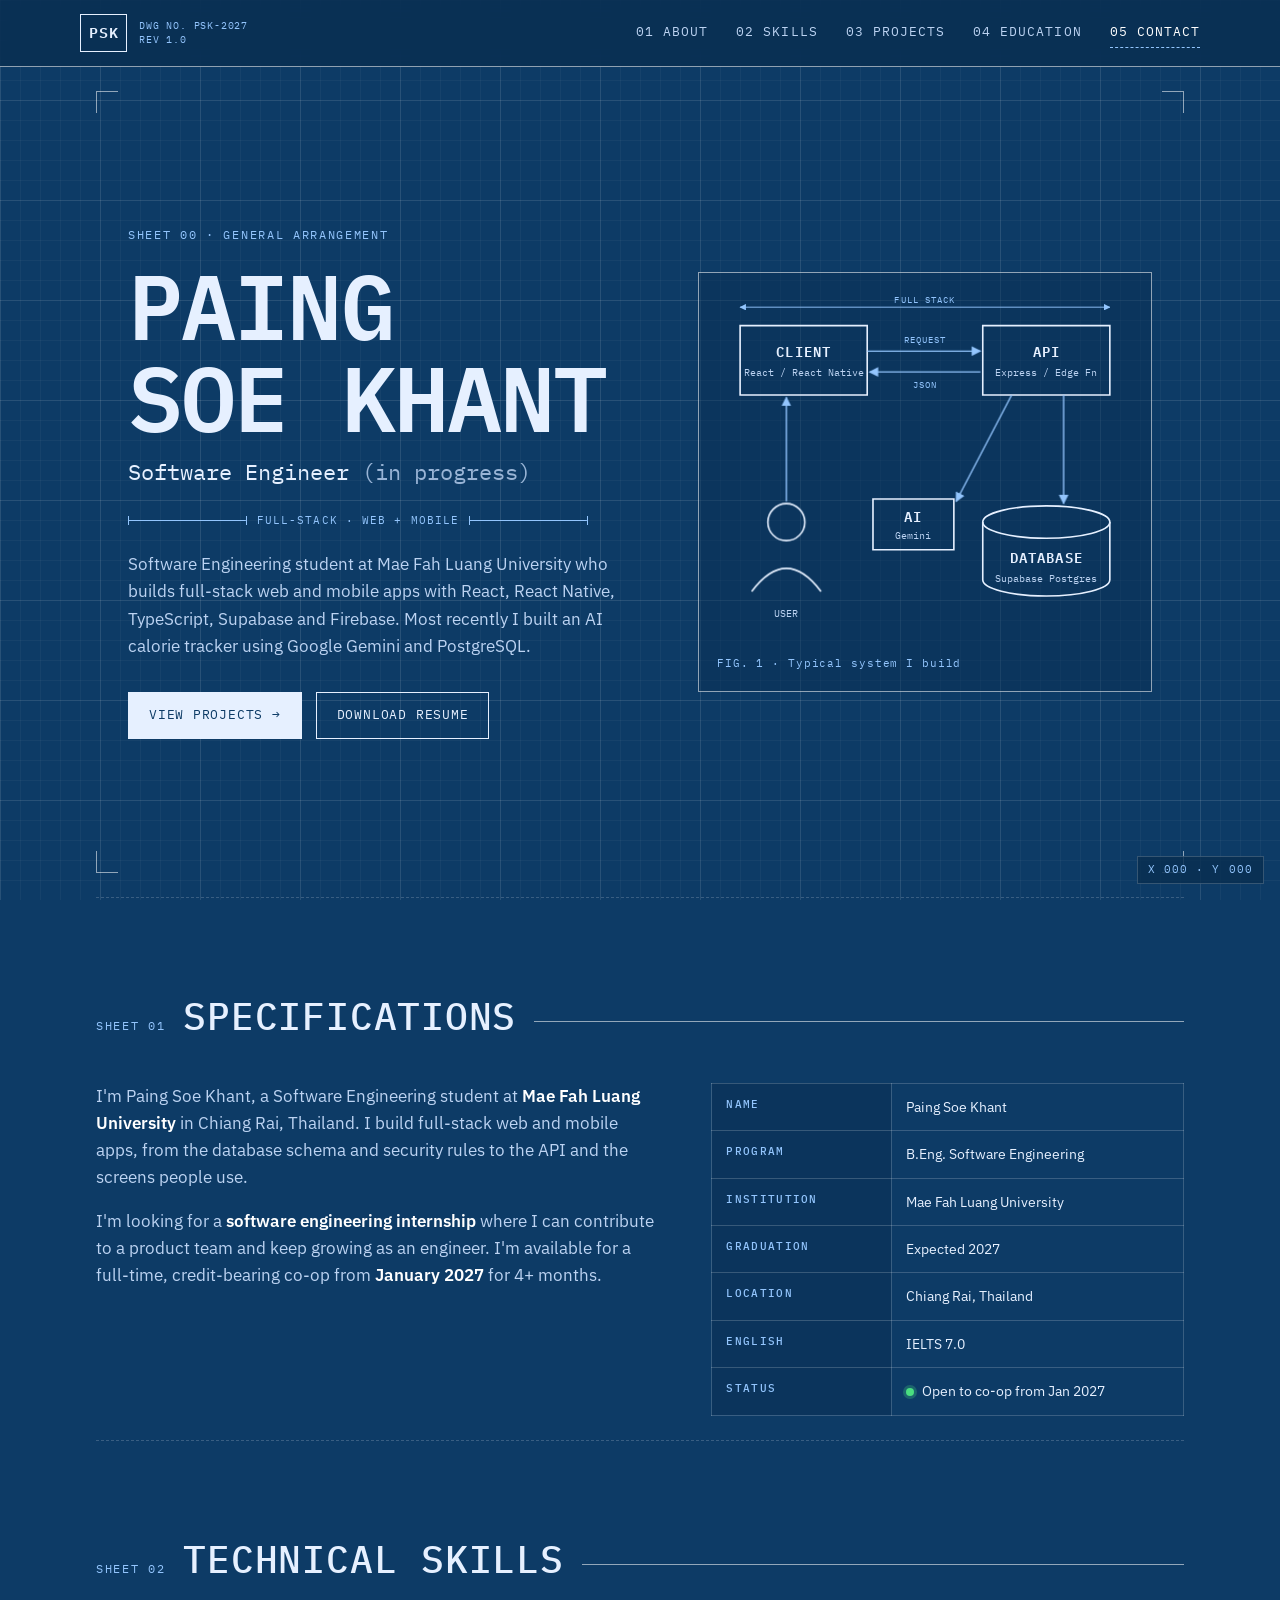
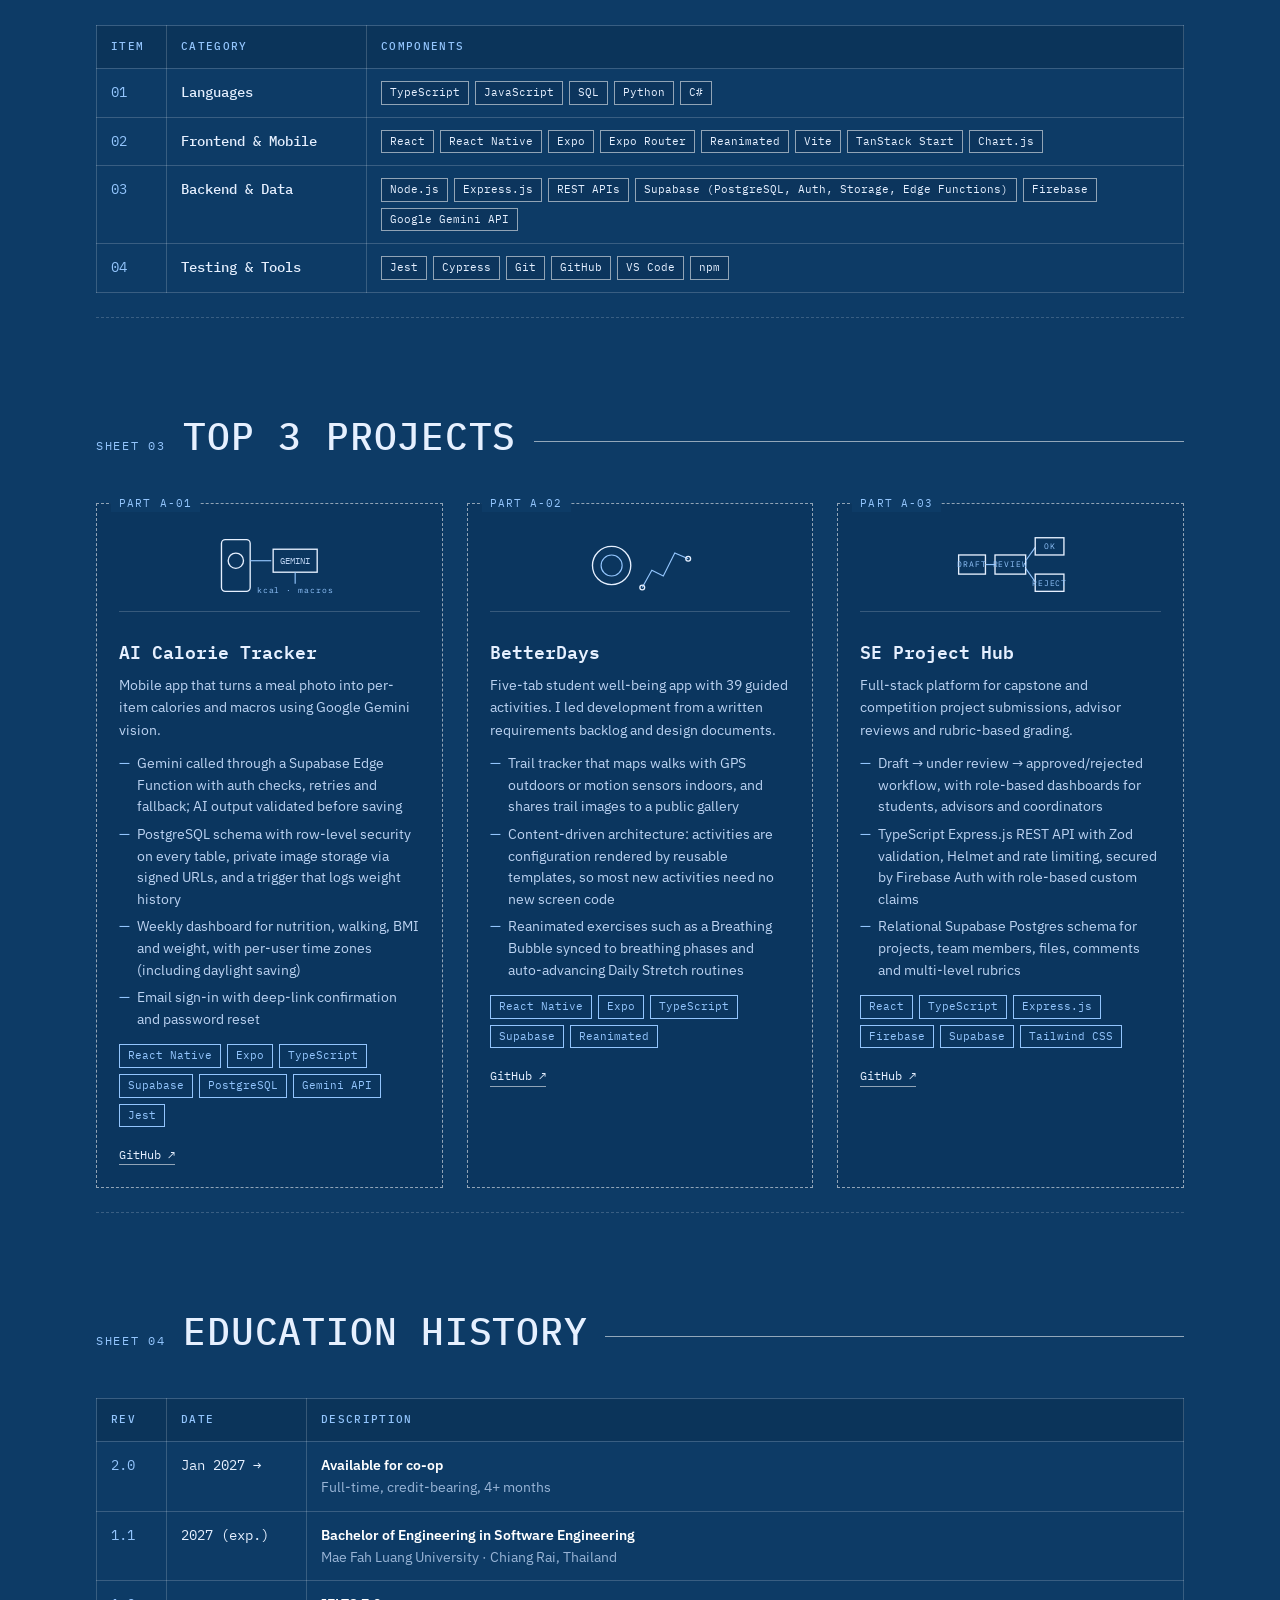
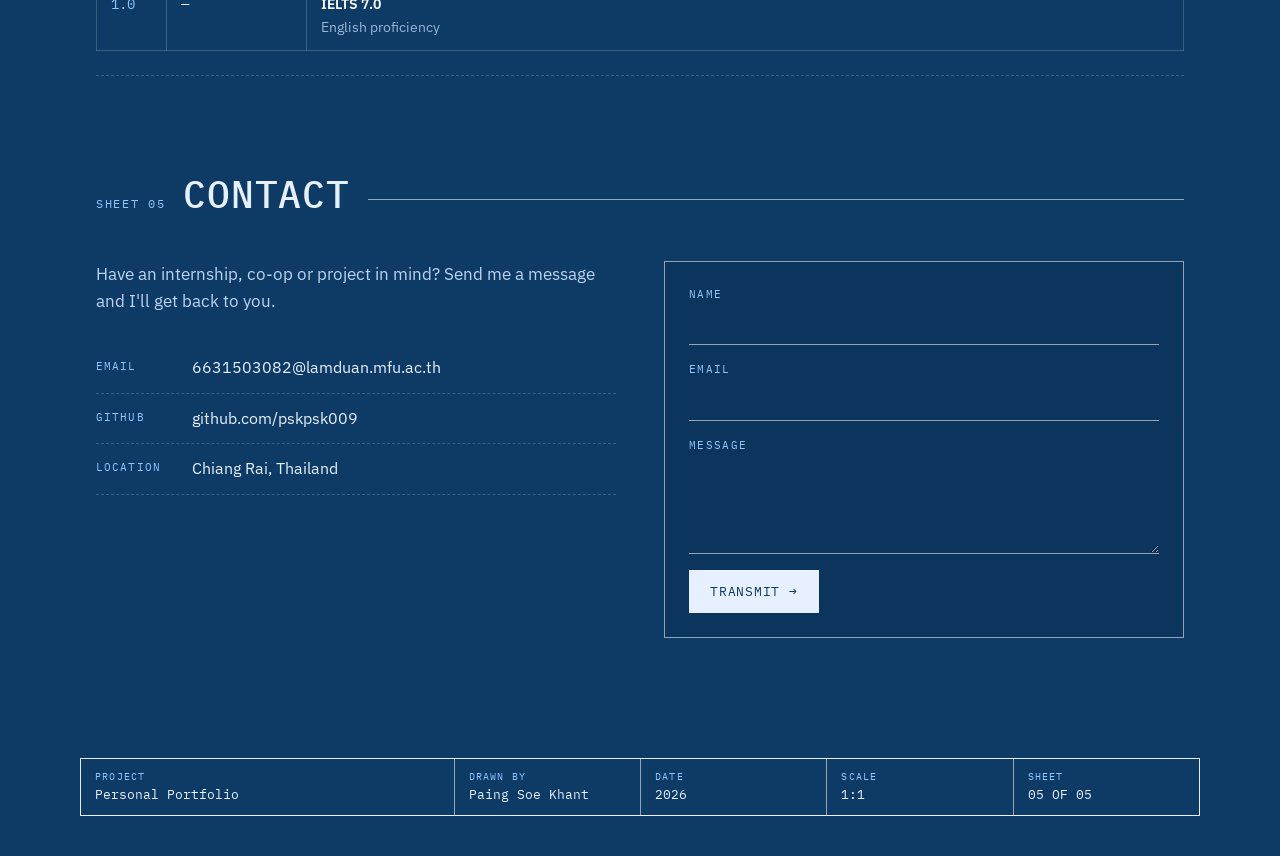
==== index.html @ b493df56 "Initial portfolio" ====
<!doctype html>
<html lang="en">
  <head>
    <meta charset="utf-8" />
    <meta name="viewport" content="width=device-width, initial-scale=1" />
    <title>Paing Soe Khant · Software Engineering Student</title>
    <meta
      name="description"
      content="Portfolio of Paing Soe Khant, Software Engineering student at Mae Fah Luang University building full-stack web and mobile apps."
    />
    <link rel="preconnect" href="https://fonts.googleapis.com" />
    <link rel="preconnect" href="https://fonts.gstatic.com" crossorigin />
    <link
      href="https://fonts.googleapis.com/css2?family=IBM+Plex+Mono:wght@400;500;600&family=IBM+Plex+Sans:wght@400;500;600;700&display=swap"
      rel="stylesheet"
    />
    <link rel="stylesheet" href="styles.css" />
  </head>
  <body>
    <!-- ============ HEADER ============ -->
    <header class="topbar">
      <a href="#top" class="logo">
        <span class="logo-box">PSK</span>
        <span class="logo-meta">DWG NO. PSK-2027<br />REV 1.0</span>
      </a>
      <button class="menu-btn" aria-label="Toggle menu" aria-expanded="false">
        <span></span><span></span><span></span>
      </button>
      <nav class="nav">
        <a href="#about">01 About</a>
        <a href="#skills">02 Skills</a>
        <a href="#projects">03 Projects</a>
        <a href="#education">04 Education</a>
        <a href="#contact">05 Contact</a>
      </nav>
    </header>

    <main id="top">
      <!-- ============ HERO ============ -->
      <section class="hero sheet">
        <span class="reg tl"></span><span class="reg tr"></span
        ><span class="reg bl"></span><span class="reg br"></span>
        <div class="hero-text">
          <p class="sheet-label">SHEET 00 · GENERAL ARRANGEMENT</p>
          <h1>PAING<br />SOE KHANT</h1>
          <p class="role">
            Software Engineer <span class="muted">(in progress)</span>
          </p>
          <div class="dim"><span>FULL-STACK · WEB + MOBILE</span></div>
          <p class="lead">
            Software Engineering student at Mae Fah Luang University who builds
            full-stack web and mobile apps with React, React Native, TypeScript,
            Supabase and Firebase. Most recently I built an AI calorie tracker
            using Google Gemini and PostgreSQL.
          </p>
          <div class="actions">
            <a href="#projects" class="btn btn-solid">View Projects →</a>
            <a href="PaingSoeKhantResume.pdf" class="btn" download
              >Download Resume</a
            >
          </div>
        </div>

        <!-- System diagram -->
        <figure class="hero-fig" aria-label="System architecture sketch">
          <svg viewBox="0 0 360 300" class="schematic">
            <defs>
              <marker
                id="arrow"
                viewBox="0 0 10 10"
                refX="9"
                refY="5"
                markerWidth="7"
                markerHeight="7"
                orient="auto-start-reverse"
              >
                <path d="M0,0 L10,5 L0,10 z" fill="currentColor" />
              </marker>
            </defs>
            <!-- client -->
            <rect x="20" y="30" width="110" height="60" class="draw" />
            <text x="75" y="57" class="t-main">CLIENT</text>
            <text x="75" y="74" class="t-sub">React / React Native</text>
            <!-- api -->
            <rect x="230" y="30" width="110" height="60" class="draw" />
            <text x="285" y="57" class="t-main">API</text>
            <text x="285" y="74" class="t-sub">Express / Edge Fn</text>
            <!-- db -->
            <ellipse cx="285" cy="200" rx="55" ry="14" class="draw" />
            <path d="M230 200 V250 A55 14 0 0 0 340 250 V200" class="draw" />
            <text x="285" y="235" class="t-main">DATABASE</text>
            <text x="285" y="252" class="t-sub">Supabase Postgres</text>
            <!-- ai -->
            <rect x="135" y="180" width="70" height="44" class="draw" />
            <text x="170" y="200" class="t-main">AI</text>
            <text x="170" y="215" class="t-sub">Gemini</text>
            <!-- user -->
            <circle cx="60" cy="200" r="16" class="draw" />
            <path d="M30 260 Q60 220 90 260" class="draw" />
            <text x="60" y="282" class="t-sub">USER</text>
            <!-- links -->
            <line
              x1="130"
              y1="52"
              x2="228"
              y2="52"
              class="link"
              marker-end="url(#arrow)"
            />
            <line
              x1="228"
              y1="70"
              x2="132"
              y2="70"
              class="link dashed"
              marker-end="url(#arrow)"
            />
            <line
              x1="300"
              y1="90"
              x2="300"
              y2="184"
              class="link"
              marker-end="url(#arrow)"
            />
            <line
              x1="255"
              y1="90"
              x2="207"
              y2="182"
              class="link dashed"
              marker-end="url(#arrow)"
            />
            <line
              x1="60"
              y1="182"
              x2="60"
              y2="92"
              class="link"
              marker-end="url(#arrow)"
            />
            <text x="180" y="45" class="t-note">REQUEST</text>
            <text x="180" y="84" class="t-note">JSON</text>
            <!-- dimension -->
            <line
              x1="20"
              y1="14"
              x2="340"
              y2="14"
              class="dimline"
              marker-start="url(#arrow)"
              marker-end="url(#arrow)"
            />
            <text x="180" y="10" class="t-note">FULL STACK</text>
          </svg>
          <figcaption>FIG. 1 · Typical system I build</figcaption>
        </figure>
      </section>

      <!-- ============ ABOUT ============ -->
      <section id="about" class="sheet reveal">
        <header class="sheet-head">
          <p class="sheet-label">SHEET 01</p>
          <h2>Specifications</h2>
        </header>
        <div class="about-grid">
          <div class="about-text">
            <p>
              I'm Paing Soe Khant, a Software Engineering student at
              <b>Mae Fah Luang University</b> in Chiang Rai, Thailand. I build
              full-stack web and mobile apps, from the database schema and
              security rules to the API and the screens people use.
            </p>
            <p>
              I'm looking for a <b>software engineering internship</b> where I
              can contribute to a product team and keep growing as an engineer.
              I'm available for a full-time, credit-bearing co-op from
              <b>January 2027</b> for 4+ months.
            </p>
          </div>
          <table class="spec">
            <tbody>
              <tr>
                <th>NAME</th>
                <td>Paing Soe Khant</td>
              </tr>
              <tr>
                <th>PROGRAM</th>
                <td>B.Eng. Software Engineering</td>
              </tr>
              <tr>
                <th>INSTITUTION</th>
                <td>Mae Fah Luang University</td>
              </tr>
              <tr>
                <th>GRADUATION</th>
                <td>Expected 2027</td>
              </tr>
              <tr>
                <th>LOCATION</th>
                <td>Chiang Rai, Thailand</td>
              </tr>
              <tr>
                <th>ENGLISH</th>
                <td>IELTS 7.0</td>
              </tr>
              <tr>
                <th>STATUS</th>
                <td>
                  <span class="status-dot"></span>Open to co-op from Jan 2027
                </td>
              </tr>
            </tbody>
          </table>
        </div>
      </section>

      <!-- ============ SKILLS ============ -->
      <section id="skills" class="sheet reveal">
        <header class="sheet-head">
          <p class="sheet-label">SHEET 02</p>
          <h2>Technical skills</h2>
        </header>
        <div class="table-wrap">
          <table class="bom">
            <thead>
              <tr>
                <th>ITEM</th>
                <th>CATEGORY</th>
                <th>COMPONENTS</th>
              </tr>
            </thead>
            <tbody>
              <tr>
                <td>01</td>
                <td>Languages</td>
                <td>
                  <ul class="tags">
                    <li>TypeScript</li>
                    <li>JavaScript</li>
                    <li>SQL</li>
                    <li>Python</li>
                    <li>C#</li>
                  </ul>
                </td>
              </tr>
              <tr>
                <td>02</td>
                <td>Frontend &amp; Mobile</td>
                <td>
                  <ul class="tags">
                    <li>React</li>
                    <li>React Native</li>
                    <li>Expo</li>
                    <li>Expo Router</li>
                    <li>Reanimated</li>
                    <li>Vite</li>
                    <li>TanStack Start</li>
                    <li>Chart.js</li>
                  </ul>
                </td>
              </tr>
              <tr>
                <td>03</td>
                <td>Backend &amp; Data</td>
                <td>
                  <ul class="tags">
                    <li>Node.js</li>
                    <li>Express.js</li>
                    <li>REST APIs</li>
                    <li>
                      Supabase (PostgreSQL, Auth, Storage, Edge Functions)
                    </li>
                    <li>Firebase</li>
                    <li>Google Gemini API</li>
                  </ul>
                </td>
              </tr>
              <tr>
                <td>04</td>
                <td>Testing &amp; Tools</td>
                <td>
                  <ul class="tags">
                    <li>Jest</li>
                    <li>Cypress</li>
                    <li>Git</li>
                    <li>GitHub</li>
                    <li>VS Code</li>
                    <li>npm</li>
                  </ul>
                </td>
              </tr>
            </tbody>
          </table>
        </div>
      </section>

      <!-- ============ PROJECTS ============ -->
      <section id="projects" class="sheet reveal">
        <header class="sheet-head">
          <p class="sheet-label">SHEET 03</p>
          <h2>Top 3 projects</h2>
        </header>
        <div class="parts">
          <article class="part" data-ref="PART A-01">
            <svg viewBox="0 0 120 70" class="part-fig">
              <rect x="10" y="8" width="30" height="54" rx="4" class="draw" />
              <circle cx="25" cy="30" r="8" class="draw" />
              <line x1="40" y1="30" x2="62" y2="30" class="link" />
              <rect x="64" y="18" width="46" height="24" class="draw" />
              <text x="87" y="33" class="t-sub">GEMINI</text>
              <line x1="87" y1="42" x2="87" y2="54" class="link" />
              <text x="87" y="64" class="t-note">kcal · macros</text>
            </svg>
            <h3>AI Calorie Tracker</h3>
            <p>
              Mobile app that turns a meal photo into per-item calories and
              macros using Google Gemini vision.
            </p>
            <ul class="points">
              <li>
                Gemini called through a Supabase Edge Function with auth checks,
                retries and fallback; AI output validated before saving
              </li>
              <li>
                PostgreSQL schema with row-level security on every table,
                private image storage via signed URLs, and a trigger that logs
                weight history
              </li>
              <li>
                Weekly dashboard for nutrition, walking, BMI and weight, with
                per-user time zones (including daylight saving)
              </li>
              <li>
                Email sign-in with deep-link confirmation and password reset
              </li>
            </ul>
            <ul class="tags">
              <li>React Native</li>
              <li>Expo</li>
              <li>TypeScript</li>
              <li>Supabase</li>
              <li>PostgreSQL</li>
              <li>Gemini API</li>
              <li>Jest</li>
            </ul>
            <div class="part-links">
              <a
                href="https://github.com/pskpsk009/AiCalorieTracker"
                target="_blank"
                rel="noopener"
                >GitHub ↗</a
              >
            </div>
          </article>

          <article class="part" data-ref="PART A-02">
            <svg viewBox="0 0 120 70" class="part-fig">
              <circle cx="30" cy="35" r="20" class="draw" />
              <circle cx="30" cy="35" r="11" class="link" fill="none" />
              <polyline
                points="62,58 72,40 84,46 96,22 110,28"
                class="link"
                fill="none"
              />
              <circle cx="62" cy="58" r="2.5" class="draw" />
              <circle cx="110" cy="28" r="2.5" class="draw" />
            </svg>
            <h3>BetterDays</h3>
            <p>
              Five-tab student well-being app with 39 guided activities. I led
              development from a written requirements backlog and design
              documents.
            </p>
            <ul class="points">
              <li>
                Trail tracker that maps walks with GPS outdoors or motion
                sensors indoors, and shares trail images to a public gallery
              </li>
              <li>
                Content-driven architecture: activities are configuration
                rendered by reusable templates, so most new activities need no
                new screen code
              </li>
              <li>
                Reanimated exercises such as a Breathing Bubble synced to
                breathing phases and auto-advancing Daily Stretch routines
              </li>
            </ul>
            <ul class="tags">
              <li>React Native</li>
              <li>Expo</li>
              <li>TypeScript</li>
              <li>Supabase</li>
              <li>Reanimated</li>
            </ul>
            <div class="part-links">
              <a
                href="https://github.com/pskpsk009/BetterDays"
                target="_blank"
                rel="noopener"
                >GitHub ↗</a
              >
            </div>
          </article>

          <article class="part" data-ref="PART A-03">
            <svg viewBox="0 0 120 70" class="part-fig">
              <rect x="6" y="24" width="28" height="20" class="draw" />
              <text x="20" y="37" class="t-note">DRAFT</text>
              <line x1="34" y1="34" x2="44" y2="34" class="link" />
              <rect x="44" y="24" width="32" height="20" class="draw" />
              <text x="60" y="37" class="t-note">REVIEW</text>
              <line x1="76" y1="30" x2="86" y2="16" class="link" />
              <line x1="76" y1="38" x2="86" y2="52" class="link" />
              <rect x="86" y="6" width="30" height="18" class="draw" />
              <text x="101" y="18" class="t-note">OK</text>
              <rect x="86" y="44" width="30" height="18" class="draw" />
              <text x="101" y="56" class="t-note">REJECT</text>
            </svg>
            <h3>SE Project Hub</h3>
            <p>
              Full-stack platform for capstone and competition project
              submissions, advisor reviews and rubric-based grading.
            </p>
            <ul class="points">
              <li>
                Draft → under review → approved/rejected workflow, with
                role-based dashboards for students, advisors and coordinators
              </li>
              <li>
                TypeScript Express.js REST API with Zod validation, Helmet and
                rate limiting, secured by Firebase Auth with role-based custom
                claims
              </li>
              <li>
                Relational Supabase Postgres schema for projects, team members,
                files, comments and multi-level rubrics
              </li>
            </ul>
            <ul class="tags">
              <li>React</li>
              <li>TypeScript</li>
              <li>Express.js</li>
              <li>Firebase</li>
              <li>Supabase</li>
              <li>Tailwind CSS</li>
            </ul>
            <div class="part-links">
              <a
                href="https://github.com/SuYeeMonThein/TheFinalSEhub"
                target="_blank"
                rel="noopener"
                >GitHub ↗</a
              >
            </div>
          </article>
        </div>
      </section>

      <!-- ============ EDUCATION ============ -->
      <section id="education" class="sheet reveal">
        <header class="sheet-head">
          <p class="sheet-label">SHEET 04</p>
          <h2>Education History</h2>
        </header>
        <div class="table-wrap">
          <table class="rev">
            <thead>
              <tr>
                <th>REV</th>
                <th>DATE</th>
                <th>DESCRIPTION</th>
              </tr>
            </thead>
            <tbody>
              <tr>
                <td>2.0</td>
                <td>Jan 2027 →</td>
                <td>
                  <b>Available for co-op</b><br /><span class="muted"
                    >Full-time, credit-bearing, 4+ months</span
                  >
                </td>
              </tr>
              <tr>
                <td>1.1</td>
                <td>2027 (exp.)</td>
                <td>
                  <b>Bachelor of Engineering in Software Engineering</b
                  ><br /><span class="muted"
                    >Mae Fah Luang University · Chiang Rai, Thailand</span
                  >
                </td>
              </tr>
              <tr>
                <td>1.0</td>
                <td>—</td>
                <td>
                  <b>IELTS 7.0</b><br /><span class="muted"
                    >English proficiency</span
                  >
                </td>
              </tr>
            </tbody>
          </table>
        </div>
      </section>

      <!-- ============ CONTACT ============ -->
      <section id="contact" class="sheet reveal">
        <header class="sheet-head">
          <p class="sheet-label">SHEET 05</p>
          <h2>Contact</h2>
        </header>
        <div class="contact-grid">
          <div>
            <p class="lead">
              Have an internship, co-op or project in mind? Send me a message
              and I'll get back to you.
            </p>
            <ul class="contact-list">
              <li>
                <span>EMAIL</span
                ><a href="mailto:6631503082@lamduan.mfu.ac.th"
                  >6631503082@lamduan.mfu.ac.th</a
                >
              </li>
              <li>
                <span>GITHUB</span
                ><a
                  href="https://github.com/pskpsk009"
                  target="_blank"
                  rel="noopener"
                  >github.com/pskpsk009</a
                >
              </li>
              <li><span>LOCATION</span>Chiang Rai, Thailand</li>
            </ul>
          </div>
          <form class="contact-form" id="contactForm">
            <label>NAME<input name="name" required /></label>
            <label>EMAIL<input name="email" type="email" required /></label>
            <label
              >MESSAGE<textarea name="message" rows="4" required></textarea>
            </label>
            <button class="btn btn-solid" type="submit">Transmit →</button>
          </form>
        </div>
      </section>
    </main>

    <!-- ============ TITLE BLOCK FOOTER ============ -->
    <footer class="title-block">
      <div><span>PROJECT</span>Personal Portfolio</div>
      <div><span>DRAWN BY</span>Paing Soe Khant</div>
      <div><span>DATE</span><time id="year"></time></div>
      <div><span>SCALE</span>1:1</div>
      <div><span>SHEET</span>05 OF 05</div>
    </footer>

    <div class="coords" aria-hidden="true">
      X <span id="cx">000</span> · Y <span id="cy">000</span>
    </div>

    <script src="script.js"></script>
  </body>
</html>
---- styles.css ----
/* ============ TOKENS ============ */
:root {
  --bg: #0d3b66;
  --bg-deep: #0a2f52;
  --line: rgba(255, 255, 255, 0.55);
  --line-soft: rgba(255, 255, 255, 0.18);
  --ink: #e6f0ff;
  --ink-soft: #bcd3f2;
  --accent: #93c5fd;
  --highlight: #fde68a;
  --mono: 'IBM Plex Mono', ui-monospace, monospace;
  --sans: 'IBM Plex Sans', system-ui, sans-serif;
  --max: 1120px;
}

* { box-sizing: border-box; margin: 0; padding: 0; }
html { scroll-behavior: smooth; scroll-padding-top: 80px; }

body {
  font-family: var(--sans);
  color: var(--ink);
  background-color: var(--bg);
  background-image:
    linear-gradient(rgba(255,255,255,.08) 1px, transparent 1px),
    linear-gradient(90deg, rgba(255,255,255,.08) 1px, transparent 1px),
    linear-gradient(rgba(255,255,255,.035) 1px, transparent 1px),
    linear-gradient(90deg, rgba(255,255,255,.035) 1px, transparent 1px);
  background-size: 100px 100px, 100px 100px, 20px 20px, 20px 20px;
  background-attachment: fixed;
  line-height: 1.6;
  -webkit-font-smoothing: antialiased;
}

a { color: inherit; }
b { color: #fff; font-weight: 600; }
.muted { color: var(--ink-soft); opacity: .8; }

::selection { background: var(--highlight); color: var(--bg); }

/* ============ HEADER ============ */
.topbar {
  position: sticky; top: 0; z-index: 50;
  display: flex; align-items: center; justify-content: space-between;
  padding: 14px max(16px, calc((100vw - var(--max)) / 2));
  background: rgba(10, 47, 82, .88);
  backdrop-filter: blur(8px);
  border-bottom: 1px solid var(--line);
}
.logo { display: flex; align-items: center; gap: 12px; text-decoration: none; }
.logo-box {
  font-family: var(--mono); font-weight: 600; font-size: 15px;
  border: 1.5px solid var(--ink); padding: 6px 8px; letter-spacing: .05em;
}
.logo-meta { font-family: var(--mono); font-size: 10px; line-height: 1.4; color: var(--accent); letter-spacing: .08em; }

.nav { display: flex; gap: 28px; }
.nav a {
  font-family: var(--mono); font-size: 13px; text-decoration: none;
  text-transform: uppercase; letter-spacing: .08em; color: var(--ink-soft);
  padding: 4px 0; border-bottom: 1px dashed transparent; transition: .2s;
}
.nav a:hover, .nav a.active { color: #fff; border-bottom-color: var(--accent); }

.menu-btn { display: none; background: none; border: 1px solid var(--line); padding: 8px; cursor: pointer; }
.menu-btn span { display: block; width: 20px; height: 1.5px; background: var(--ink); margin: 4px 0; transition: .25s; }

/* ============ SHEETS (sections) ============ */
main { max-width: var(--max); margin: 0 auto; padding: 0 16px; }
.sheet { position: relative; padding: 88px 0 24px; }
.sheet + .sheet { border-top: 1px dashed var(--line-soft); }

.sheet-label {
  font-family: var(--mono); font-size: 12px; letter-spacing: .14em; color: var(--accent);
}
.sheet-head { display: flex; align-items: baseline; gap: 18px; margin-bottom: 36px; flex-wrap: wrap; }
.sheet-head h2 {
  font-family: var(--mono); font-weight: 500; font-size: clamp(26px, 4vw, 38px);
  text-transform: uppercase; letter-spacing: .02em;
}
.sheet-head::after { content: ""; flex: 1; min-width: 40px; border-top: 1px solid var(--line); transform: translateY(-8px); }

/* ============ HERO ============ */
.hero {
  min-height: calc(100vh - 70px);
  display: grid; grid-template-columns: 1.15fr 1fr; gap: 48px; align-items: center;
  padding: 64px 32px;
}
.reg { position: absolute; width: 22px; height: 22px; border-color: var(--line); border-style: solid; }
.reg.tl { top: 24px; left: 0; border-width: 1px 0 0 1px; }
.reg.tr { top: 24px; right: 0; border-width: 1px 1px 0 0; }
.reg.bl { bottom: 24px; left: 0; border-width: 0 0 1px 1px; }
.reg.br { bottom: 24px; right: 0; border-width: 0 1px 1px 0; }

.hero h1 {
  font-family: var(--mono); font-weight: 600;
  font-size: clamp(44px, 8vw, 92px); line-height: 1; letter-spacing: -.02em;
  margin-top: 14px;
}
.role { font-family: var(--mono); font-size: clamp(16px, 2.2vw, 22px); margin-top: 12px; }
.dim {
  display: flex; align-items: center; gap: 10px; margin: 22px 0;
  font-family: var(--mono); font-size: 11px; color: var(--accent); letter-spacing: .1em; max-width: 460px;
}
.dim::before, .dim::after { content: ""; flex: 1; height: 9px; border: 1px solid var(--accent); border-width: 0 1px; background: linear-gradient(var(--accent), var(--accent)) center / 100% 1px no-repeat; }
.lead { color: var(--ink-soft); font-size: 17px; max-width: 560px; }

.actions { display: flex; gap: 14px; margin-top: 32px; flex-wrap: wrap; }
.btn {
  display: inline-block; font-family: var(--mono); font-size: 13px; letter-spacing: .06em;
  text-transform: uppercase; text-decoration: none; cursor: pointer;
  padding: 12px 20px; border: 1px solid var(--ink); background: transparent; color: var(--ink);
  transition: .2s;
}
.btn:hover { background: rgba(255,255,255,.08); transform: translate(-2px, -2px); box-shadow: 2px 2px 0 var(--accent); }
.btn-solid { background: var(--ink); color: var(--bg); }
.btn-solid:hover { background: #fff; color: var(--bg); }

.hero-fig { border: 1px solid var(--line); padding: 18px; background: rgba(10, 47, 82, .45); }
.hero-fig figcaption { font-family: var(--mono); font-size: 11px; color: var(--accent); margin-top: 10px; letter-spacing: .08em; }

/* ============ SVG DRAWING ============ */
.schematic, .part-fig { width: 100%; height: auto; color: var(--accent); overflow: visible; }
.draw { fill: none; stroke: var(--ink); stroke-width: 1.4; }
.link { stroke: var(--accent); stroke-width: 1.2; }
.dashed { stroke-dasharray: 4 3; }
.dimline { stroke: var(--accent); stroke-width: .8; }
.t-main, .t-sub, .t-note, .t-code { font-family: var(--mono); text-anchor: middle; }
.t-main { fill: var(--ink); font-size: 12px; font-weight: 600; letter-spacing: .08em; }
.t-sub { fill: var(--ink-soft); font-size: 9px; }
.t-note { fill: var(--accent); font-size: 8px; letter-spacing: .12em; }
.t-code { fill: var(--ink); font-size: 8px; text-anchor: start; }

/* line-drawing animation */
.schematic .draw, .schematic .link {
  stroke-dasharray: 600; stroke-dashoffset: 600;
  animation: plot 2.2s ease forwards;
}
.schematic .link { animation-delay: .9s; }
.schematic .dashed { animation: plot 2.2s ease .9s forwards; }
.schematic text { opacity: 0; animation: fade .6s ease 1.6s forwards; }
@keyframes plot { to { stroke-dashoffset: 0; } }
@keyframes fade { to { opacity: 1; } }

/* ============ ABOUT ============ */
.about-grid { display: grid; grid-template-columns: 1.2fr 1fr; gap: 48px; align-items: start; }
.about-text p { color: var(--ink-soft); font-size: 17px; }
.about-text p + p { margin-top: 16px; }

table { width: 100%; border-collapse: collapse; font-size: 14px; }
.spec, .bom, .rev { border: 1px solid var(--line); }
.spec th, .spec td, .bom th, .bom td, .rev th, .rev td {
  border: 1px solid var(--line-soft); padding: 12px 14px; text-align: left; vertical-align: top;
}
.spec th, .bom thead th, .rev thead th {
  font-family: var(--mono); font-weight: 500; font-size: 11px; letter-spacing: .12em; color: var(--accent);
}
.spec th { width: 38%; background: rgba(10, 47, 82, .5); }
.bom thead, .rev thead { background: rgba(10, 47, 82, .6); }
.bom td:first-child, .rev td:first-child { font-family: var(--mono); color: var(--accent); width: 70px; }
.rev td:nth-child(2) { font-family: var(--mono); white-space: nowrap; width: 140px; }
.bom tbody tr, .rev tbody tr { transition: background .2s; }
.bom tbody tr:hover, .rev tbody tr:hover { background: rgba(255,255,255,.05); }
.table-wrap { overflow-x: auto; }

.status-dot {
  display: inline-block; width: 8px; height: 8px; border-radius: 50%; margin-right: 8px;
  background: #4ade80; box-shadow: 0 0 0 3px rgba(74, 222, 128, .25); animation: pulse 2s infinite;
}
@keyframes pulse { 50% { box-shadow: 0 0 0 6px rgba(74, 222, 128, 0); } }

/* ============ SKILLS ============ */
.bom td:nth-child(2) { font-family: var(--mono); font-weight: 500; white-space: nowrap; width: 200px; }
.bom .tags { margin-top: 0; }
.bom .tags li { color: var(--ink); border-color: var(--line); background: rgba(10, 47, 82, .4); }

/* ============ PROJECTS ============ */
.parts { display: grid; grid-template-columns: repeat(auto-fit, minmax(300px, 1fr)); gap: 32px 24px; }
.points { margin-top: 12px; padding-left: 0; list-style: none; }
.points li { position: relative; padding-left: 18px; font-size: 13.5px; color: var(--ink-soft); margin-top: 6px; }
.points li::before { content: "—"; position: absolute; left: 0; color: var(--accent); }
.part {
  position: relative; border: 1px dashed var(--line); padding: 28px 22px 22px;
  background: rgba(10, 47, 82, .35); transition: .25s;
}
.part::before {
  content: attr(data-ref); position: absolute; top: -9px; left: 14px;
  background: var(--bg); padding: 0 8px; font-family: var(--mono); font-size: 11px; color: var(--accent); letter-spacing: .1em;
}
.part:hover { border-style: solid; border-color: var(--ink); transform: translateY(-4px); background: rgba(10, 47, 82, .6); }
.part-fig { height: 80px; margin-bottom: 18px; border-bottom: 1px solid var(--line-soft); padding-bottom: 12px; }
.part h3 { font-family: var(--mono); font-weight: 600; font-size: 18px; }
.part p { color: var(--ink-soft); font-size: 14px; margin-top: 8px; }
.tags { display: flex; gap: 6px; flex-wrap: wrap; list-style: none; margin-top: 14px; }
.tags li { font-family: var(--mono); font-size: 11px; padding: 2px 8px; border: 1px solid var(--accent); color: var(--accent); }
.part-links { display: flex; gap: 18px; margin-top: 18px; }
.part-links a { font-family: var(--mono); font-size: 12px; text-decoration: none; border-bottom: 1px solid var(--line); }
.part-links a:hover { color: var(--highlight); border-color: var(--highlight); }

/* ============ CONTACT ============ */
.contact-grid { display: grid; grid-template-columns: 1fr 1fr; gap: 48px; }
.contact-list { list-style: none; margin-top: 28px; }
.contact-list li { display: flex; gap: 16px; padding: 12px 0; border-bottom: 1px dashed var(--line-soft); flex-wrap: wrap; }
.contact-list span { font-family: var(--mono); font-size: 11px; color: var(--accent); width: 80px; letter-spacing: .1em; padding-top: 3px; }
.contact-list a { text-decoration: none; word-break: break-all; }
.contact-list a:hover { color: var(--highlight); }

.contact-form { display: grid; gap: 16px; border: 1px solid var(--line); padding: 24px; background: rgba(10, 47, 82, .45); }
.contact-form label { display: grid; gap: 6px; font-family: var(--mono); font-size: 11px; letter-spacing: .12em; color: var(--accent); }
.contact-form input, .contact-form textarea {
  font: 15px var(--sans); color: var(--ink); background: transparent;
  border: 0; border-bottom: 1px solid var(--line); padding: 8px 2px; resize: vertical;
}
.contact-form input:focus, .contact-form textarea:focus { outline: none; border-bottom-color: var(--highlight); }
.contact-form .btn { justify-self: start; }

/* ============ FOOTER TITLE BLOCK ============ */
.title-block {
  max-width: var(--max); margin: 96px auto 40px; display: grid;
  grid-template-columns: 2fr repeat(4, 1fr); border: 1.5px solid var(--ink);
  font-family: var(--mono); font-size: 13px;
  width: calc(100% - 32px);
}
.title-block div { padding: 10px 14px; border-left: 1px solid var(--line); }
.title-block div:first-child { border-left: 0; }
.title-block span { display: block; font-size: 10px; color: var(--accent); letter-spacing: .12em; }

/* ============ COORDS READOUT ============ */
.coords {
  position: fixed; right: 16px; bottom: 16px; z-index: 40;
  font-family: var(--mono); font-size: 11px; color: var(--accent); letter-spacing: .1em;
  border: 1px solid var(--line-soft); padding: 4px 10px; background: rgba(10, 47, 82, .85);
  pointer-events: none;
}

/* ============ REVEAL ============ */
.reveal { opacity: 0; transform: translateY(24px); transition: opacity .7s ease, transform .7s ease; }
.reveal.in { opacity: 1; transform: none; }

@media (prefers-reduced-motion: reduce) {
  html { scroll-behavior: auto; }
  .reveal { opacity: 1; transform: none; transition: none; }
  .schematic .draw, .schematic .link, .schematic text { animation: none; stroke-dashoffset: 0; opacity: 1; }
}

/* ============ RESPONSIVE ============ */
@media (max-width: 860px) {
  .hero { grid-template-columns: 1fr; padding: 56px 16px; min-height: auto; }
  .about-grid, .contact-grid { grid-template-columns: 1fr; gap: 32px; }
  .title-block { grid-template-columns: 1fr 1fr; }
  .title-block div { border-left: 0; border-top: 1px solid var(--line); }
  .title-block div:first-child { grid-column: 1 / -1; border-top: 0; }
  .coords { display: none; }

  .menu-btn { display: block; }
  .nav {
    position: absolute; top: 100%; left: 0; right: 0; flex-direction: column; gap: 0;
    background: var(--bg-deep); border-bottom: 1px solid var(--line);
    max-height: 0; overflow: hidden; transition: max-height .3s ease;
  }
  .nav.open { max-height: 320px; }
  .nav a { padding: 14px 16px; border-bottom: 1px dashed var(--line-soft); }
  .menu-btn[aria-expanded="true"] span:nth-child(1) { transform: translateY(5.5px) rotate(45deg); }
  .menu-btn[aria-expanded="true"] span:nth-child(2) { opacity: 0; }
  .menu-btn[aria-expanded="true"] span:nth-child(3) { transform: translateY(-5.5px) rotate(-45deg); }
}
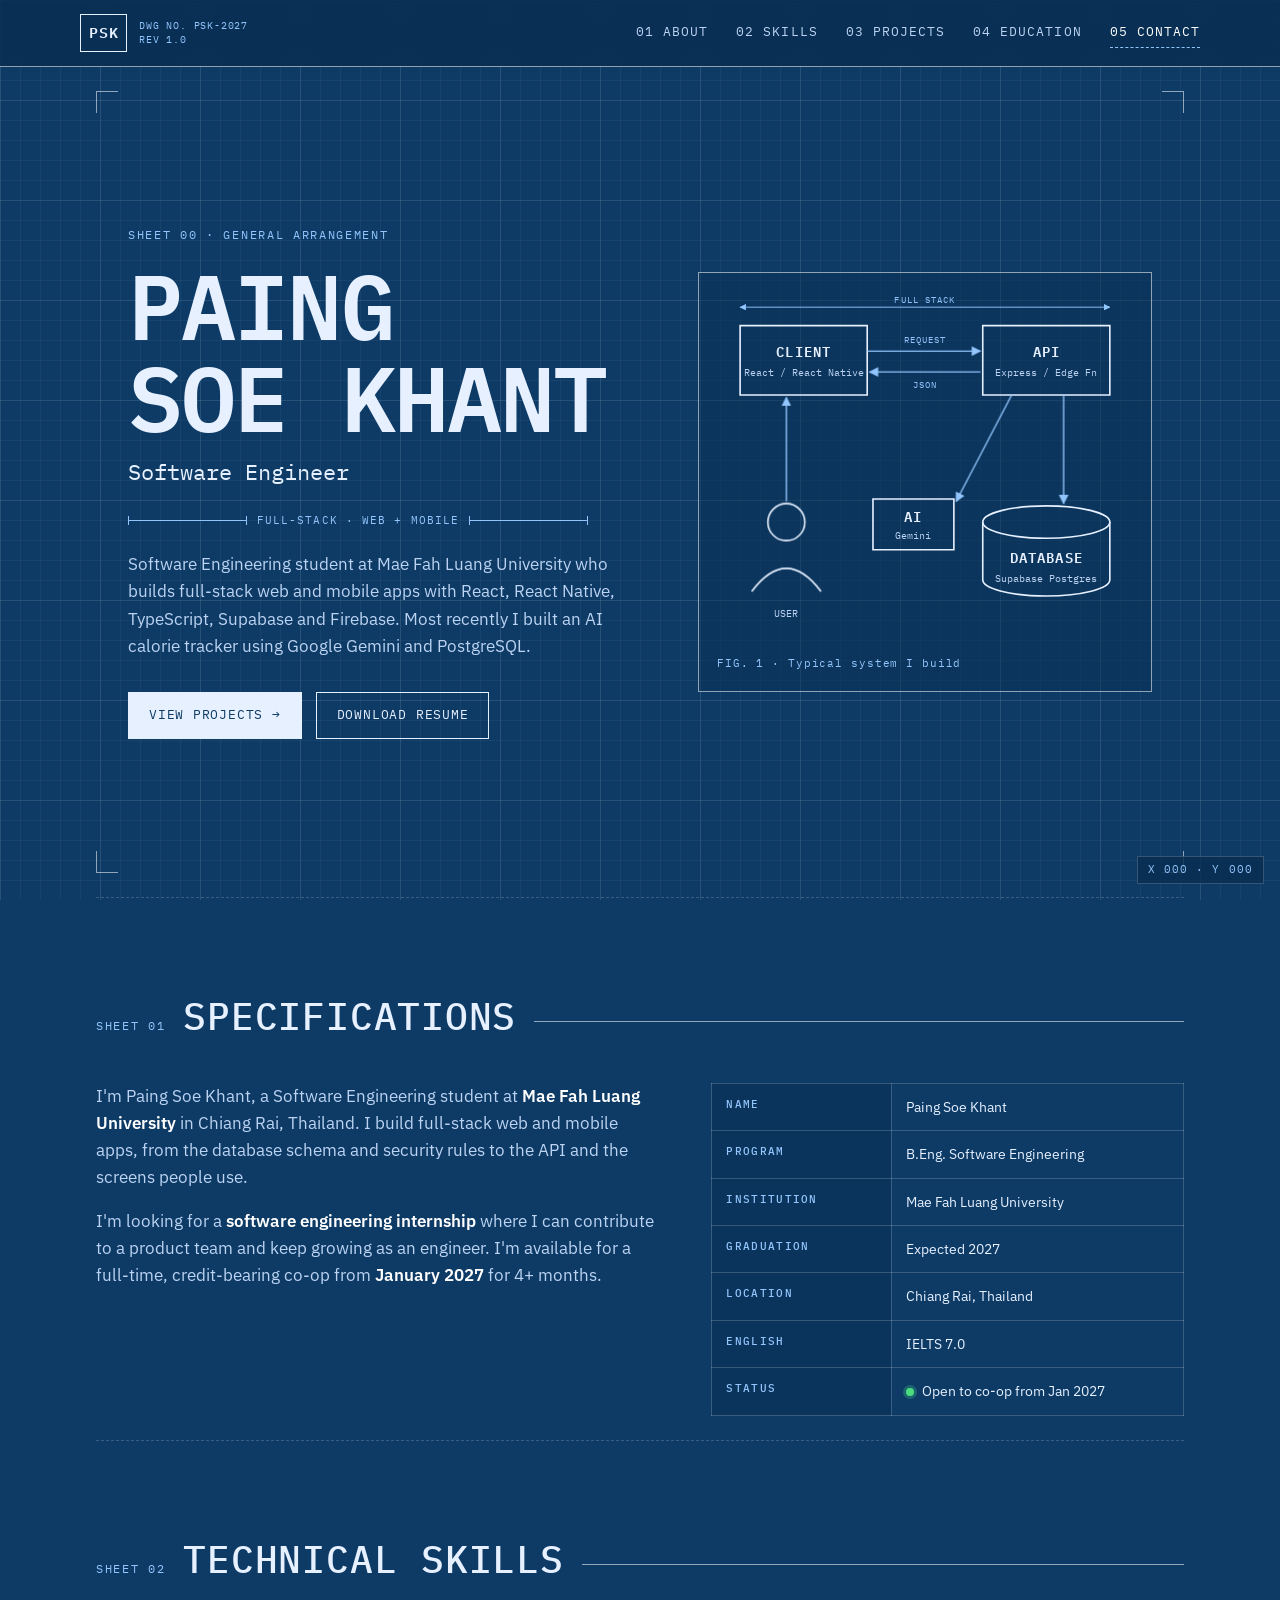
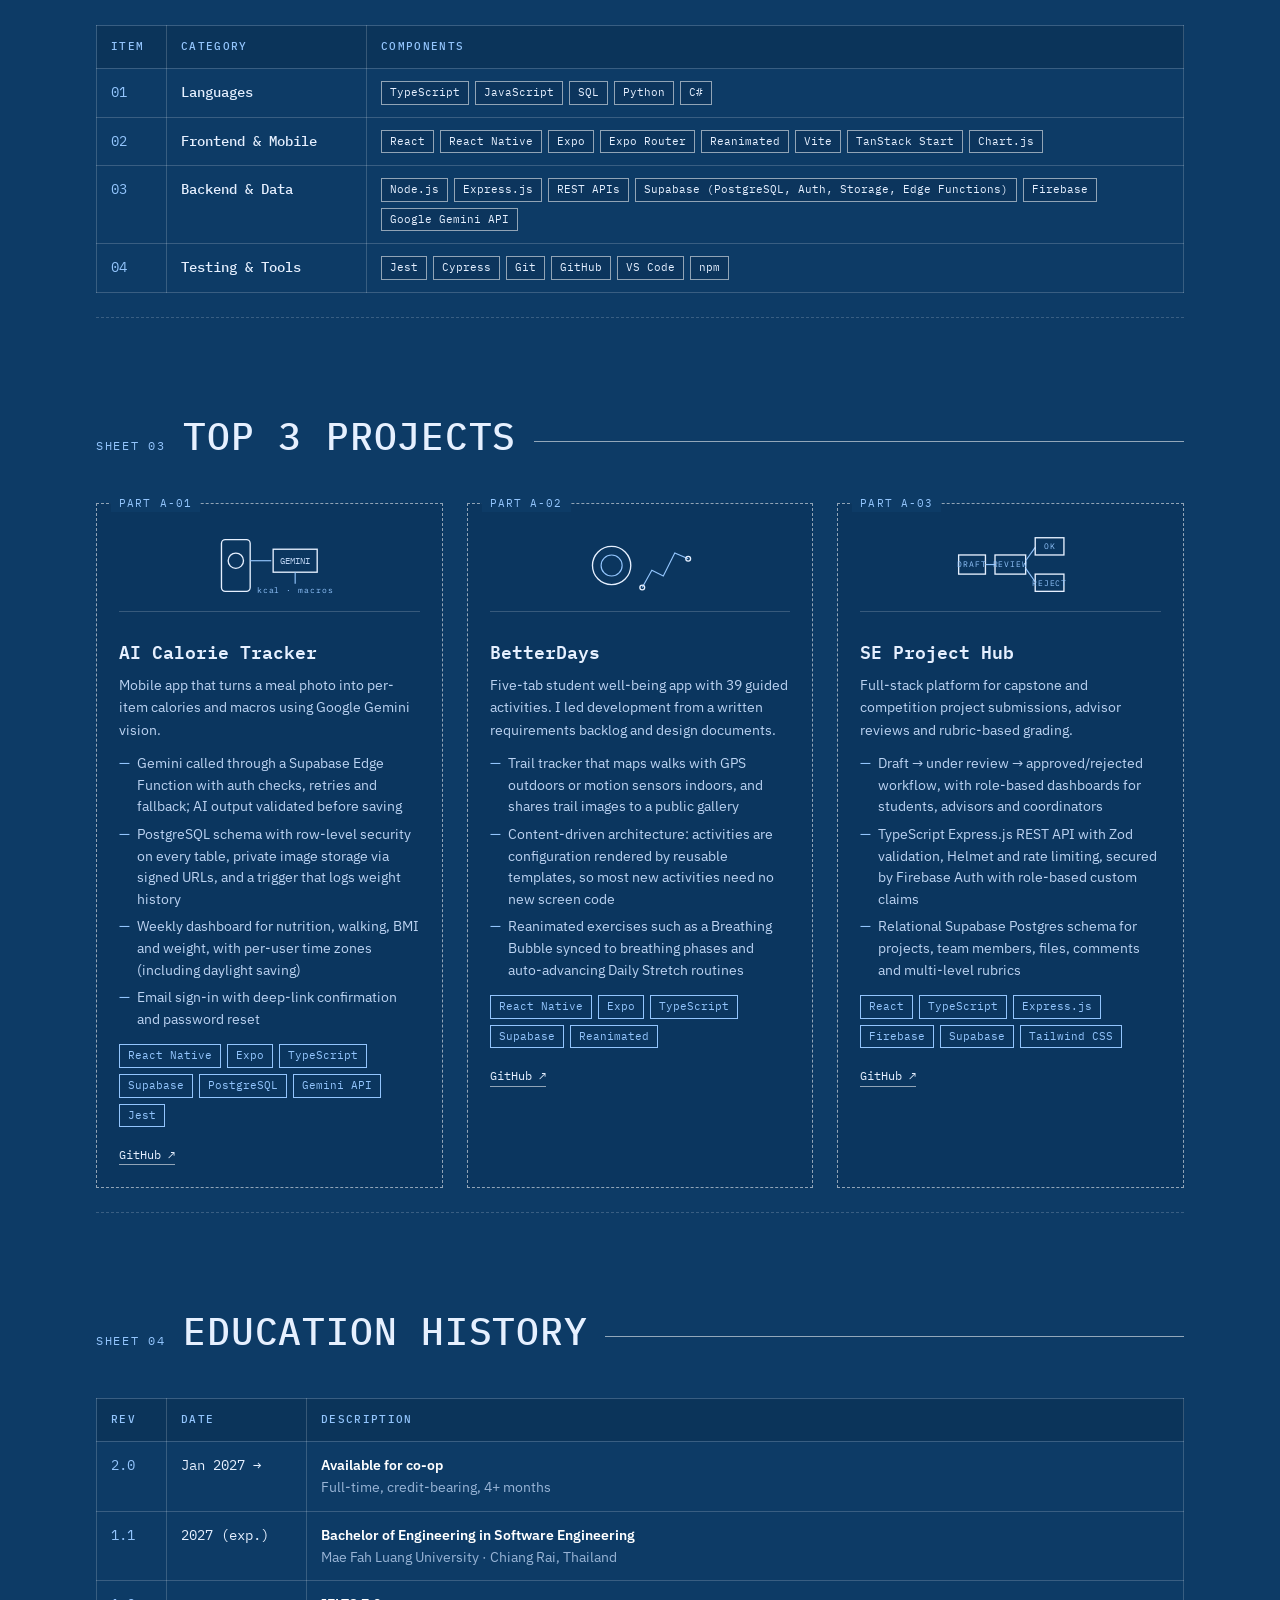
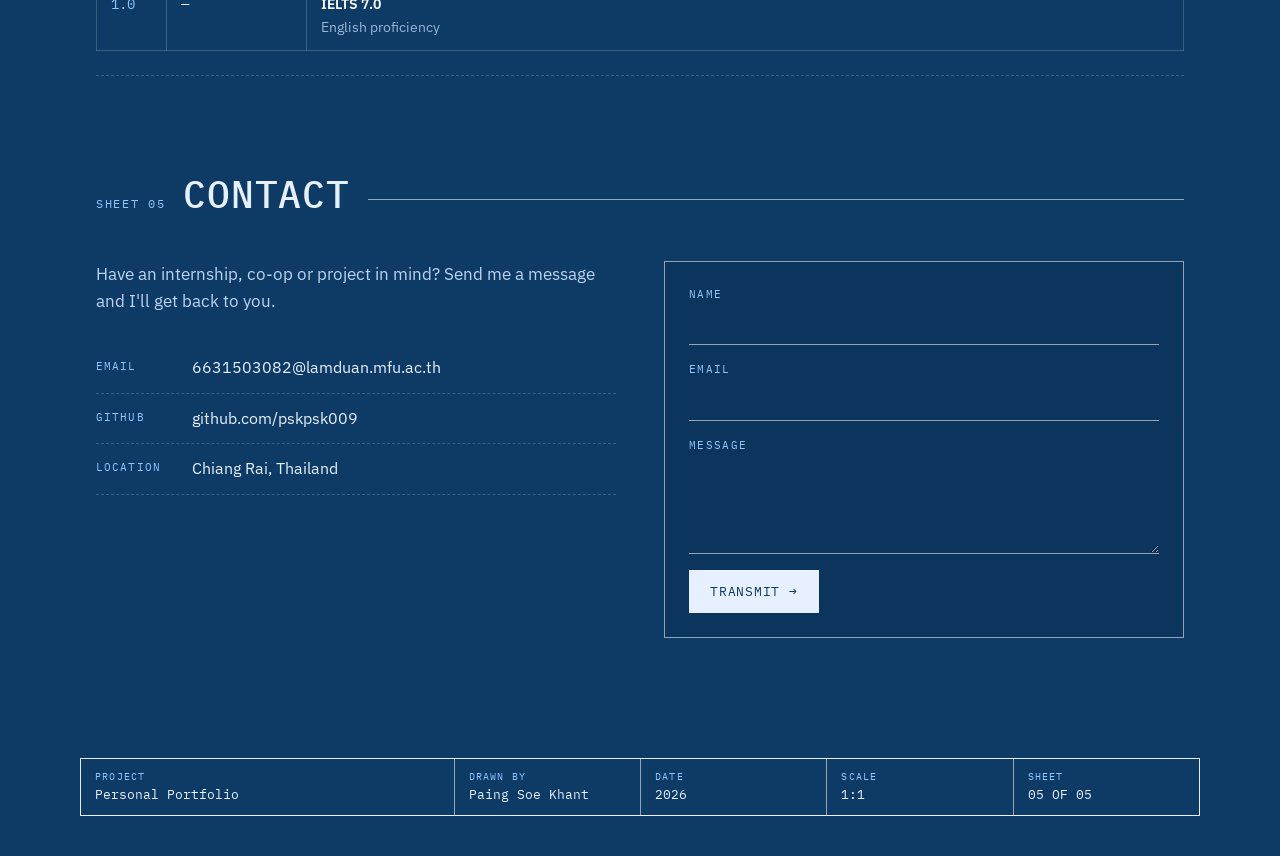
==== commit 545bce91: "Remove '(in progress)' from hero role" ====
--- a/index.html
+++ b/index.html
@@ -43,9 +43,7 @@
         <div class="hero-text">
           <p class="sheet-label">SHEET 00 · GENERAL ARRANGEMENT</p>
           <h1>PAING<br />SOE KHANT</h1>
-          <p class="role">
-            Software Engineer <span class="muted">(in progress)</span>
-          </p>
+          <p class="role">Software Engineer <span class="muted"></span></p>
           <div class="dim"><span>FULL-STACK · WEB + MOBILE</span></div>
           <p class="lead">
             Software Engineering student at Mae Fah Luang University who builds
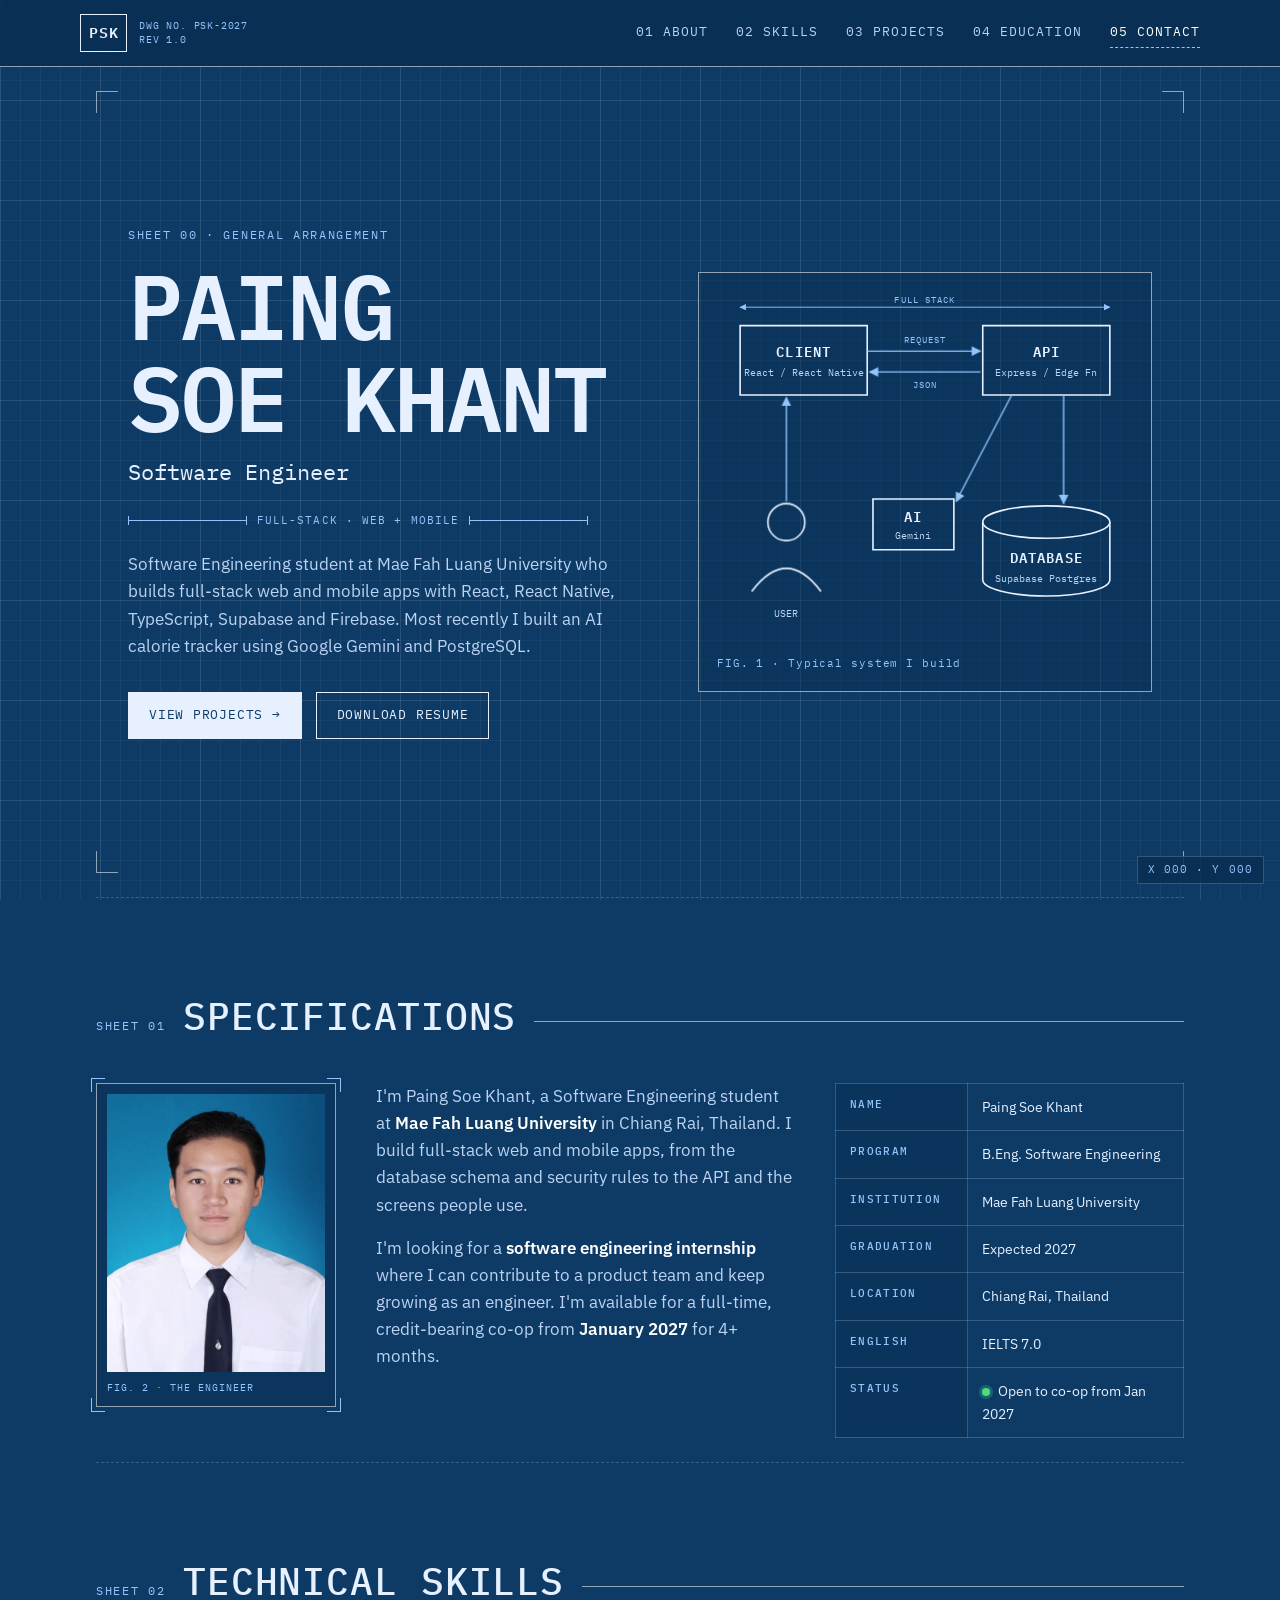
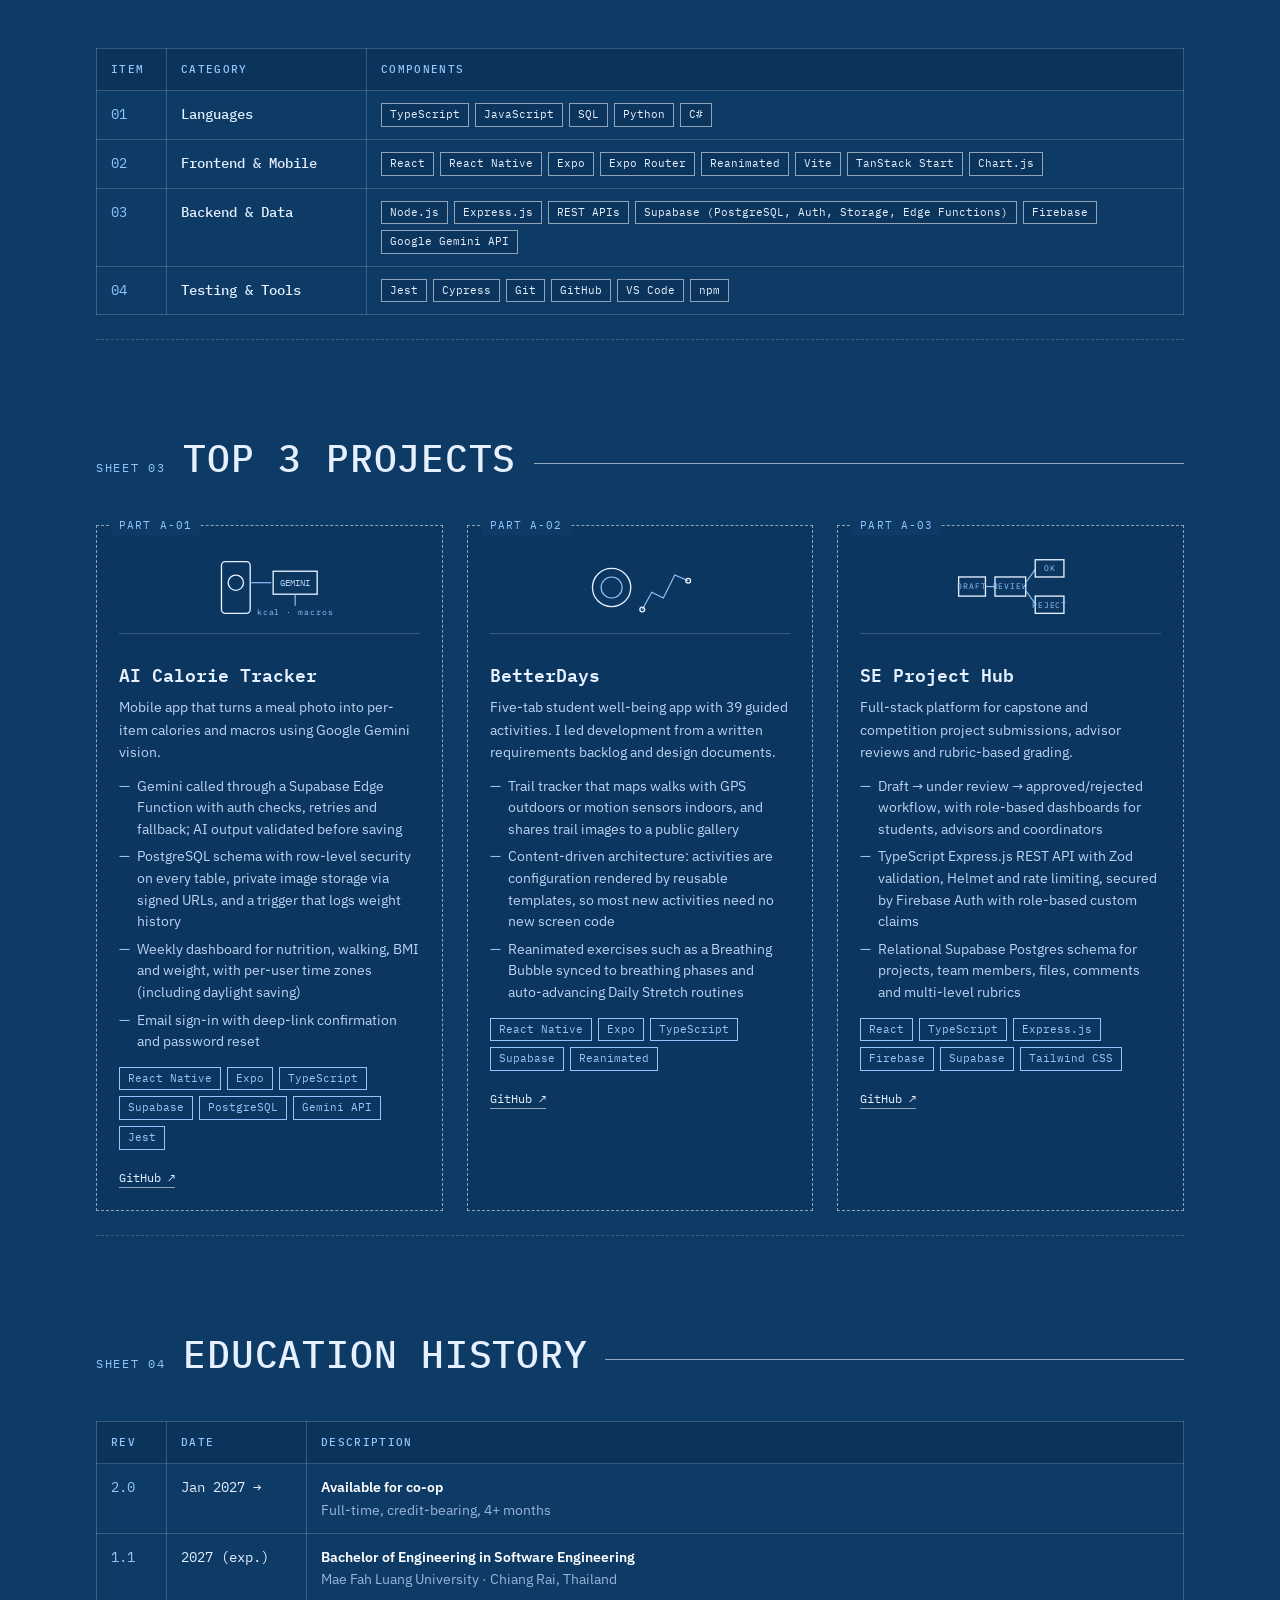
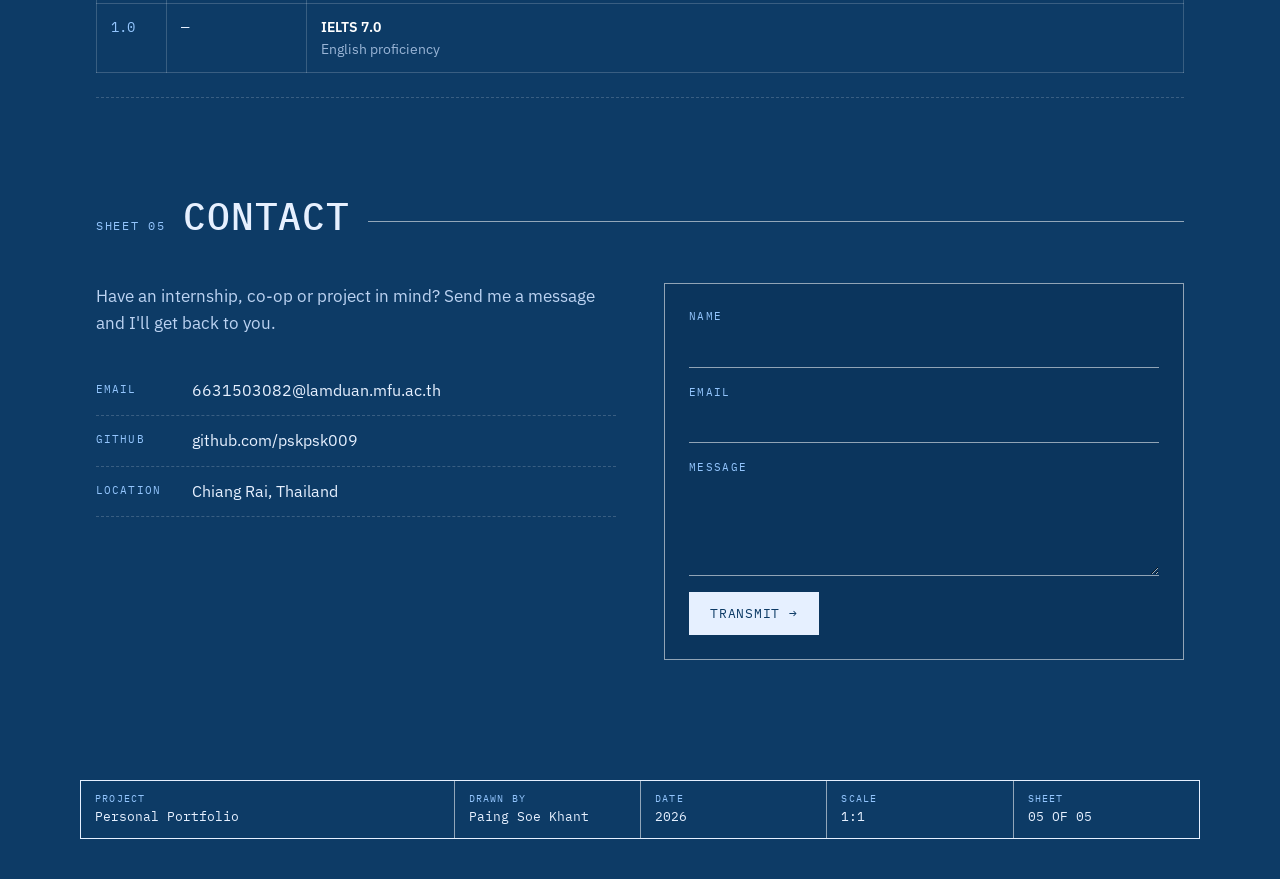
==== commit 0e024c35: "Add profile photo to About section" ====
--- a/index.html
+++ b/index.html
@@ -162,6 +162,12 @@
           <h2>Specifications</h2>
         </header>
         <div class="about-grid">
+          <figure class="portrait">
+            <span class="reg tl"></span><span class="reg tr"></span
+            ><span class="reg bl"></span><span class="reg br"></span>
+            <img src="profile.jpg" alt="Portrait of Paing Soe Khant" width="540" height="690" />
+            <figcaption>FIG. 2 · THE ENGINEER</figcaption>
+          </figure>
           <div class="about-text">
             <p>
               I'm Paing Soe Khant, a Software Engineering student at
--- a/styles.css
+++ b/styles.css
@@ -142,7 +142,30 @@
 @keyframes fade { to { opacity: 1; } }
 
 /* ============ ABOUT ============ */
-.about-grid { display: grid; grid-template-columns: 1.2fr 1fr; gap: 48px; align-items: start; }
+.about-grid {
+  display: grid; grid-template-columns: 240px 1.2fr 1fr; gap: 40px; align-items: start;
+  grid-template-areas: "photo text spec";
+}
+.about-grid .portrait { grid-area: photo; width: 240px; }
+.about-grid .spec { grid-area: spec; }
+.about-grid .about-text { grid-area: text; }
+
+.portrait { position: relative; padding: 10px; border: 1px solid var(--line); background: rgba(10, 47, 82, .45); }
+.portrait .reg { width: 14px; height: 14px; border-color: var(--accent); }
+.portrait .reg.tl { top: -6px; left: -6px; }
+.portrait .reg.tr { top: -6px; right: -6px; }
+.portrait .reg.bl { bottom: -6px; left: -6px; }
+.portrait .reg.br { bottom: -6px; right: -6px; }
+.portrait img {
+  display: block; width: 100%; height: auto; aspect-ratio: 540 / 690; object-fit: cover;
+  filter: grayscale(.25) contrast(1.05); transition: filter .3s;
+}
+.portrait:hover img { filter: none; }
+.portrait figcaption { font-family: var(--mono); font-size: 10px; color: var(--accent); letter-spacing: .1em; margin-top: 8px; }
+
+@media (max-width: 1000px) {
+  .about-grid { grid-template-columns: 240px 1fr; grid-template-areas: "photo text" "spec spec"; }
+}
 .about-text p { color: var(--ink-soft); font-size: 17px; }
 .about-text p + p { margin-top: 16px; }
 
@@ -246,6 +269,8 @@
 @media (max-width: 860px) {
   .hero { grid-template-columns: 1fr; padding: 56px 16px; min-height: auto; }
   .about-grid, .contact-grid { grid-template-columns: 1fr; gap: 32px; }
+  .about-grid { grid-template-areas: "photo" "text" "spec"; }
+  .about-grid .portrait { max-width: 240px; width: 100%; }
   .title-block { grid-template-columns: 1fr 1fr; }
   .title-block div { border-left: 0; border-top: 1px solid var(--line); }
   .title-block div:first-child { grid-column: 1 / -1; border-top: 0; }
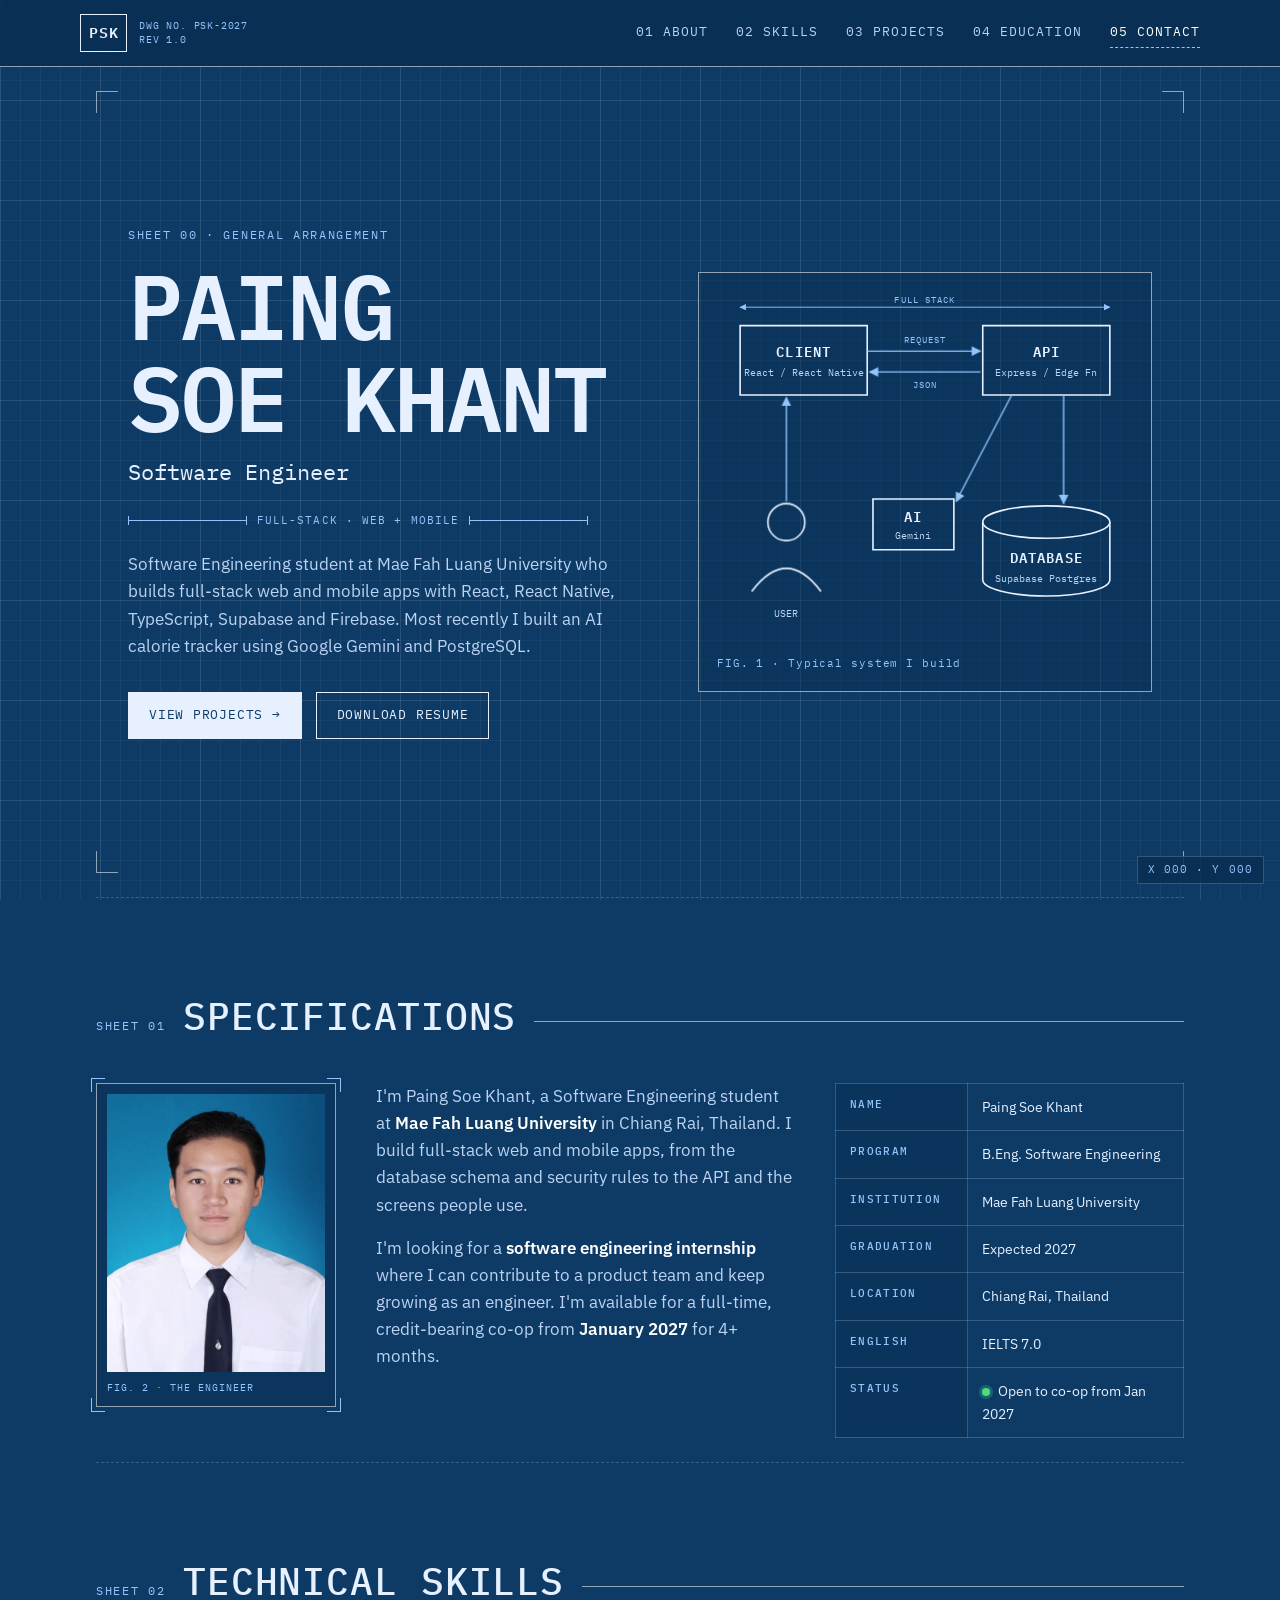
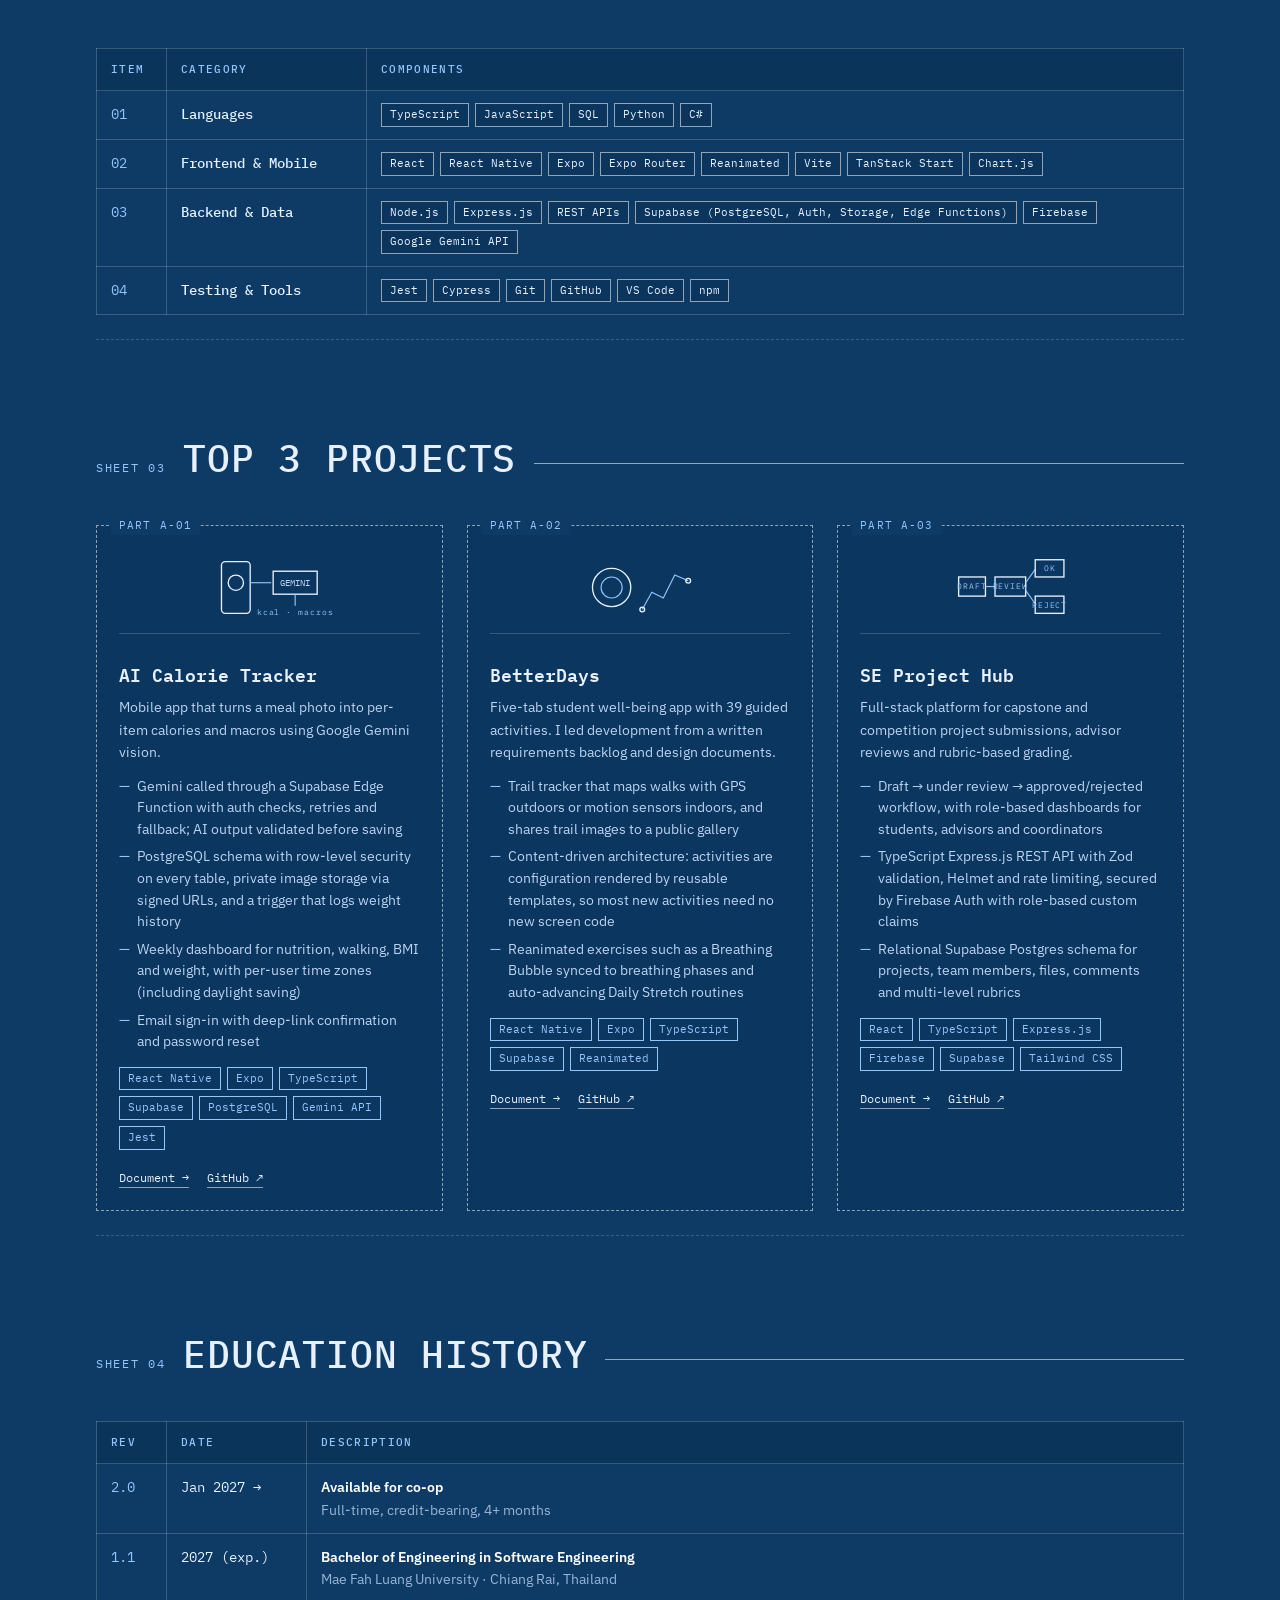
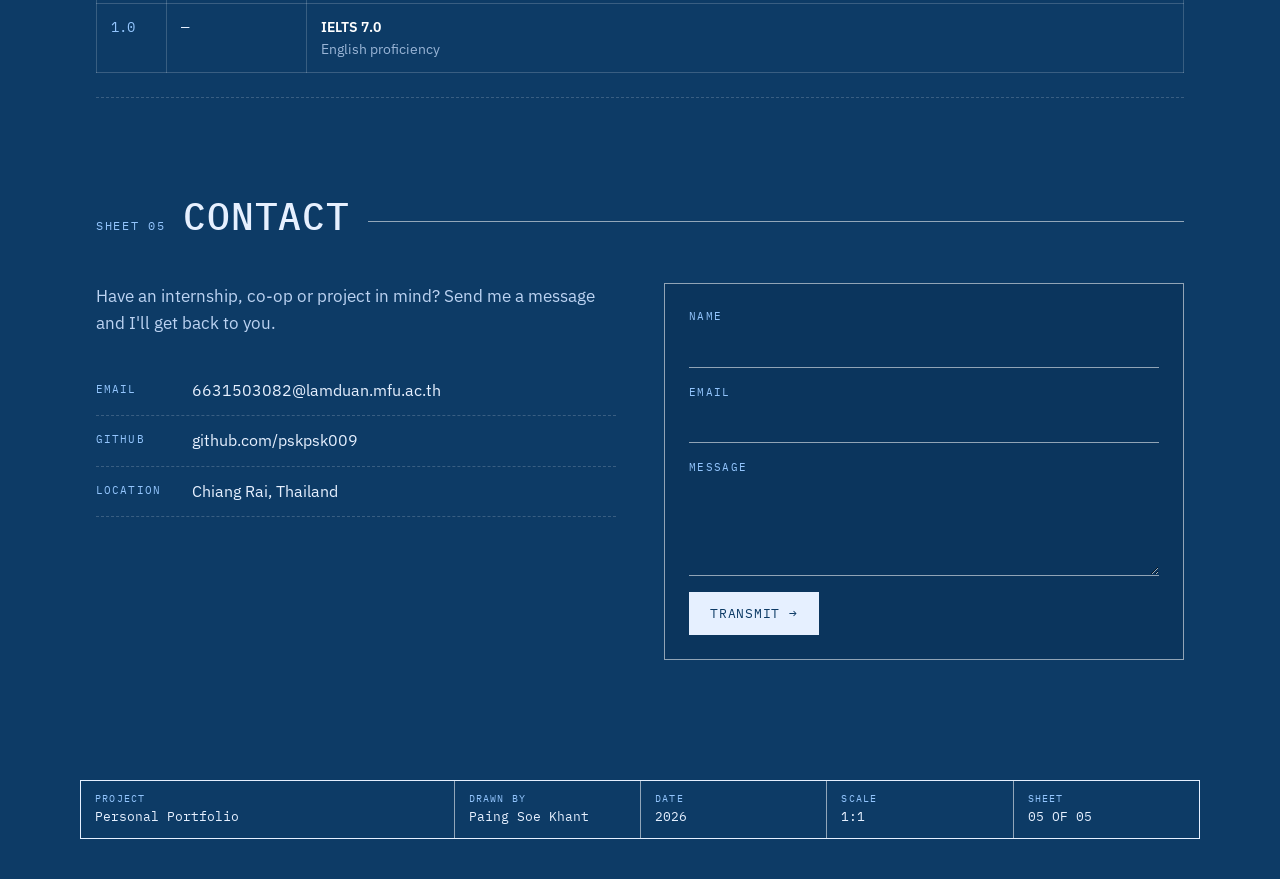
==== commit 575cedb4: "Add PDF viewer page for project documents Clicking a project card opens project.html, which shows th" ====
--- a/index.html
+++ b/index.html
@@ -306,7 +306,7 @@
           <h2>Top 3 projects</h2>
         </header>
         <div class="parts">
-          <article class="part" data-ref="PART A-01">
+          <article class="part" data-ref="PART A-01" data-doc="project.html?p=ai-calorie-tracker">
             <svg viewBox="0 0 120 70" class="part-fig">
               <rect x="10" y="8" width="30" height="54" rx="4" class="draw" />
               <circle cx="25" cy="30" r="8" class="draw" />
@@ -349,6 +349,7 @@
               <li>Jest</li>
             </ul>
             <div class="part-links">
+              <a href="project.html?p=ai-calorie-tracker">Document →</a>
               <a
                 href="https://github.com/pskpsk009/AiCalorieTracker"
                 target="_blank"
@@ -358,7 +359,7 @@
             </div>
           </article>
 
-          <article class="part" data-ref="PART A-02">
+          <article class="part" data-ref="PART A-02" data-doc="project.html?p=betterdays">
             <svg viewBox="0 0 120 70" class="part-fig">
               <circle cx="30" cy="35" r="20" class="draw" />
               <circle cx="30" cy="35" r="11" class="link" fill="none" />
@@ -399,6 +400,7 @@
               <li>Reanimated</li>
             </ul>
             <div class="part-links">
+              <a href="project.html?p=betterdays">Document →</a>
               <a
                 href="https://github.com/pskpsk009/BetterDays"
                 target="_blank"
@@ -408,7 +410,7 @@
             </div>
           </article>
 
-          <article class="part" data-ref="PART A-03">
+          <article class="part" data-ref="PART A-03" data-doc="project.html?p=se-project-hub">
             <svg viewBox="0 0 120 70" class="part-fig">
               <rect x="6" y="24" width="28" height="20" class="draw" />
               <text x="20" y="37" class="t-note">DRAFT</text>
@@ -451,6 +453,7 @@
               <li>Tailwind CSS</li>
             </ul>
             <div class="part-links">
+              <a href="project.html?p=se-project-hub">Document →</a>
               <a
                 href="https://github.com/SuYeeMonThein/TheFinalSEhub"
                 target="_blank"
--- a/styles.css
+++ b/styles.css
@@ -288,3 +288,40 @@
   .menu-btn[aria-expanded="true"] span:nth-child(2) { opacity: 0; }
   .menu-btn[aria-expanded="true"] span:nth-child(3) { transform: translateY(-5.5px) rotate(-45deg); }
 }
+
+/* ============ PDF VIEWER ============ */
+.viewer-nav a {
+  font-family: var(--mono); font-size: 13px; text-decoration: none;
+  text-transform: uppercase; letter-spacing: .08em; color: var(--ink-soft);
+  border-bottom: 1px dashed transparent; transition: .2s;
+}
+.viewer-nav a:hover { color: #fff; border-bottom-color: var(--accent); }
+
+.viewer { padding-top: 56px; }
+.viewer-meta { display: flex; justify-content: space-between; align-items: flex-end; gap: 24px; flex-wrap: wrap; }
+.viewer-tools { display: flex; gap: 12px; flex-wrap: wrap; }
+.btn.disabled { opacity: .35; pointer-events: none; }
+
+.viewer-frame { position: relative; margin-top: 32px; padding: 12px; border: 1px solid var(--line); background: rgba(10, 47, 82, .45); }
+.viewer-frame .reg { width: 14px; height: 14px; border-color: var(--accent); }
+.viewer-frame .reg.tl { top: -6px; left: -6px; }
+.viewer-frame .reg.tr { top: -6px; right: -6px; }
+.viewer-frame .reg.bl { bottom: -6px; left: -6px; }
+.viewer-frame .reg.br { bottom: -6px; right: -6px; }
+.viewer-bar {
+  display: flex; justify-content: space-between; gap: 12px; padding: 0 2px 10px;
+  font-family: var(--mono); font-size: 11px; letter-spacing: .1em; color: var(--accent);
+  border-bottom: 1px solid var(--line-soft); margin-bottom: 12px; word-break: break-all;
+}
+.viewer-body { height: min(80vh, 1000px); min-height: 420px; }
+.viewer-body iframe { width: 100%; height: 100%; border: 1px solid var(--line-soft); background: #fff; }
+.viewer-empty {
+  height: 100%; display: grid; place-content: center; justify-items: center; gap: 10px; text-align: center;
+  border: 1px dashed var(--line); color: var(--ink-soft); padding: 24px;
+}
+.viewer-empty .part-fig { width: 140px; height: auto; border: 0; margin: 0; }
+.viewer-frame figcaption { font-family: var(--mono); font-size: 10px; color: var(--accent); letter-spacing: .1em; margin-top: 10px; }
+.viewer-pager { display: flex; justify-content: space-between; margin-top: 32px; }
+
+/* Project cards open their document */
+.part[data-doc] { cursor: pointer; }
